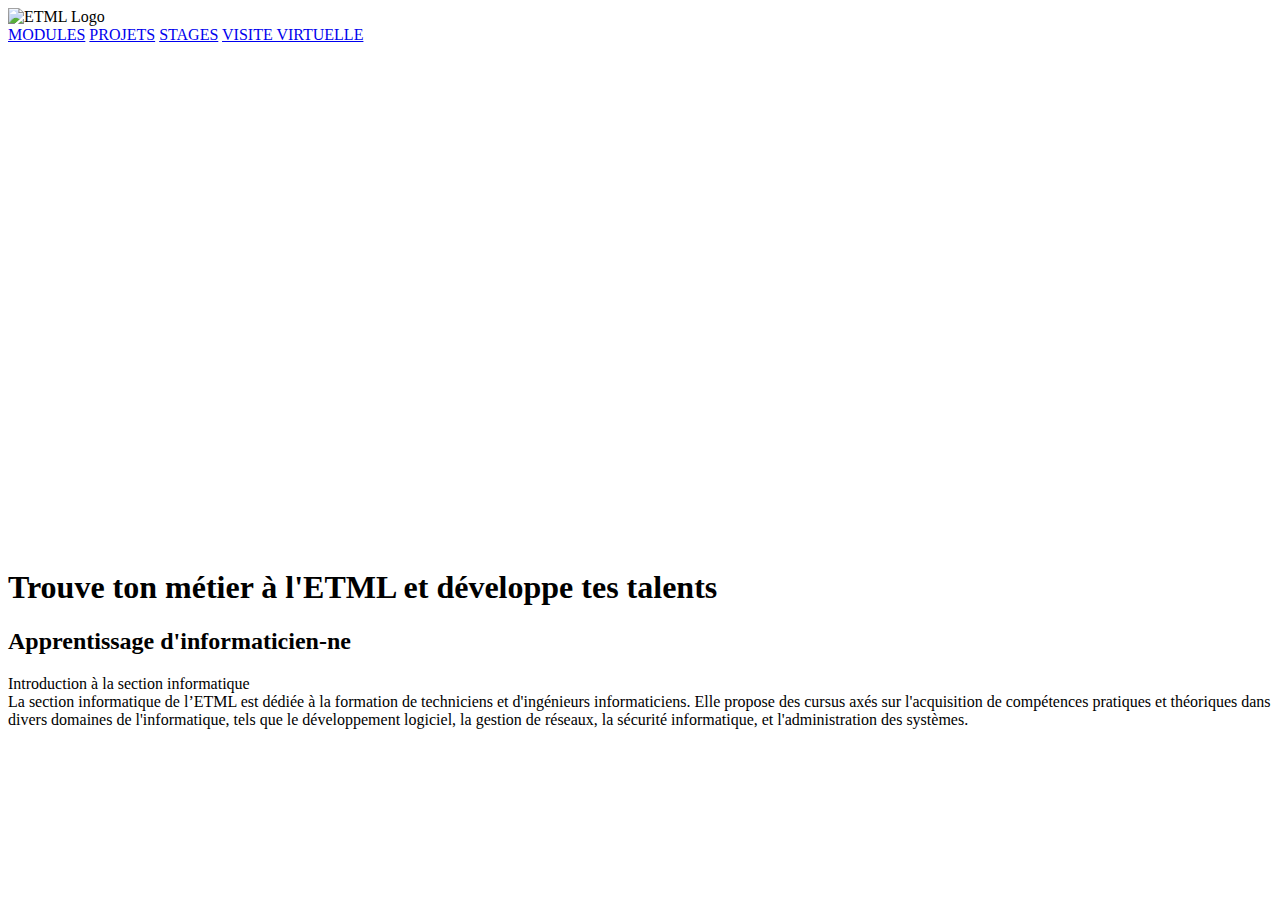
==== Site/index.html @ 684719f8 "index en évidence" ====
<!DOCTYPE html>
<html lang="fr">

    <meta charset="UTF-8">
    <meta name="viewport" content="width=device-width, initial-scale=1.0">
    <title>ETML - Acceuil</title>
    <link rel="stylesheet" href="../styles/global.css">

<body>
        <div class="header">
            <img src="../images/etml-logo.png" alt="ETML Logo" class="logo">
            <div class="navigation">
                <a href="./modules.html">MODULES</a>
                <a href="./projets.html">PROJETS</a>
                <a href="./stages.html">STAGES</a>
                <a href="#">VISITE VIRTUELLE</a>
            </div>
        </div>
        <div class="video-wrapper">
            <iframe width="760" height="500" src="https://www.youtube.com/embed/TpZNDt0jELs?si=1kCbNETc0IZMMQiM" title="YouTube video player" frameborder="0" allow="accelerometer; autoplay; clipboard-write; encrypted-media; gyroscope; picture-in-picture; web-share" referrerpolicy="strict-origin-when-cross-origin" allowfullscreen></iframe>
        </div>
        <div class="content">
            <h1>Trouve ton métier à l'ETML et développe tes talents</h1>
            <div class="video-section">
                <div class="description">
                    <h2>Apprentissage d'informaticien-ne</h2>
                    <p>Introduction à la section informatique<br>
                       La section informatique de l’ETML est dédiée à la formation de techniciens et d'ingénieurs informaticiens.
                       Elle propose des cursus axés sur l'acquisition de compétences pratiques et théoriques dans divers domaines de l'informatique,
                       tels que le développement logiciel, la gestion de réseaux, la sécurité informatique, et l'administration des systèmes.
                    </p>
                </div>
            </div>
        </div>
    </div>
</body>
</html>
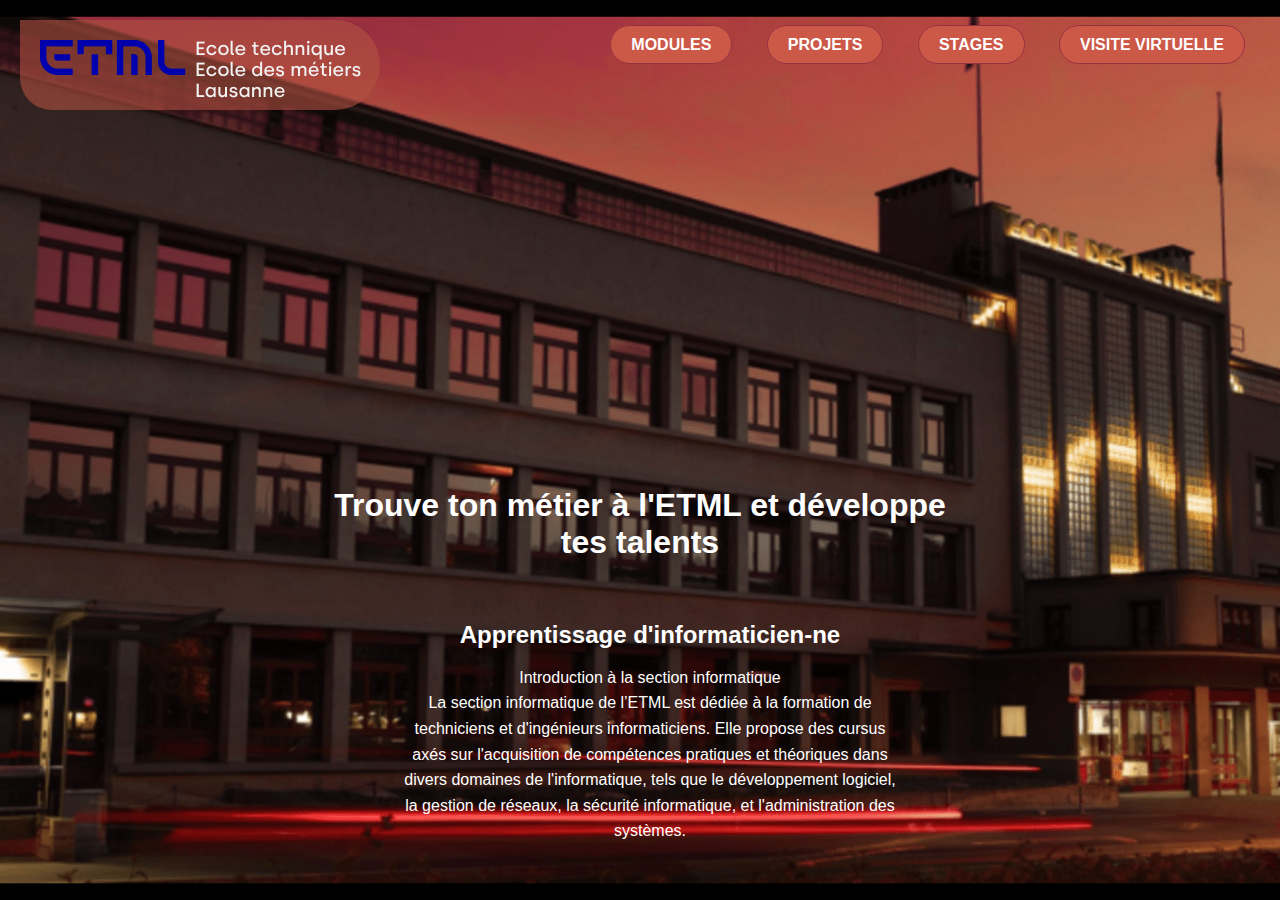
==== commit 37584184: "meowmeowmeowmmwo" ====
--- a/Site/index.html
+++ b/Site/index.html
@@ -1,37 +1,45 @@
 <!DOCTYPE html>
 <html lang="fr">
-
+<head>
     <meta charset="UTF-8">
     <meta name="viewport" content="width=device-width, initial-scale=1.0">
     <title>ETML - Acceuil</title>
-    <link rel="stylesheet" href="../styles/global.css">
-
+    <link rel="stylesheet" href="./styles/global.css">
+    <link rel="stylesheet" href="./styles/index.css">
+</head>
 <body>
-        <div class="header">
-            <img src="../images/etml-logo.png" alt="ETML Logo" class="logo">
-            <div class="navigation">
-                <a href="./modules.html">MODULES</a>
-                <a href="./projets.html">PROJETS</a>
-                <a href="./stages.html">STAGES</a>
-                <a href="#">VISITE VIRTUELLE</a>
+        <header class="main-header">
+            <div class="logo">
+                <div class="bg"></div>
+                <a href="./index.html"><img src="./images/logoetml.png" alt="ETML Logo" ></a>
+            </div>
+            <nav class="navigation">
+                <ul>
+                    <li><a href="./pages/modules.html">MODULES</a></li>
+                    <li><a href="./pages/projets.html">PROJETS</a></li>
+                    <li><a href="./pages/stages.html">STAGES</a></li>
+                    <li><a href="#">VISITE VIRTUELLE</a></li>
+                </ul>
+            </nav>
+        </header>
+        <div class="content">                               
+            <div class="video-content">
+            <div class="video-wrapper">
+                <iframe width="450" src="https://www.youtube.com/embed/TpZNDt0jELs?si=1kCbNETc0IZMMQiM" title="YouTube video player" frameborder="0" allow="accelerometer; autoplay; clipboard-write; encrypted-media; gyroscope; picture-in-picture; web-share" referrerpolicy="strict-origin-when-cross-origin" allowfullscreen></iframe>
             </div>
         </div>
-        <div class="video-wrapper">
-            <iframe width="760" height="500" src="https://www.youtube.com/embed/TpZNDt0jELs?si=1kCbNETc0IZMMQiM" title="YouTube video player" frameborder="0" allow="accelerometer; autoplay; clipboard-write; encrypted-media; gyroscope; picture-in-picture; web-share" referrerpolicy="strict-origin-when-cross-origin" allowfullscreen></iframe>
-        </div>
-        <div class="content">
             <h1>Trouve ton métier à l'ETML et développe tes talents</h1>
             <div class="video-section">
                 <div class="description">
                     <h2>Apprentissage d'informaticien-ne</h2>
                     <p>Introduction à la section informatique<br>
-                       La section informatique de l’ETML est dédiée à la formation de techniciens et d'ingénieurs informaticiens.
-                       Elle propose des cursus axés sur l'acquisition de compétences pratiques et théoriques dans divers domaines de l'informatique,
-                       tels que le développement logiciel, la gestion de réseaux, la sécurité informatique, et l'administration des systèmes.
+                    La section informatique de l’ETML est dédiée à la formation de techniciens et d'ingénieurs informaticiens.
+                    Elle propose des cursus axés sur l'acquisition de compétences pratiques et théoriques dans divers domaines de l'informatique,
+                    tels que le développement logiciel, la gestion de réseaux, la sécurité informatique, et l'administration des systèmes.
                     </p>
                 </div>
             </div>
         </div>
     </div>
 </body>
-</html>+</html> --- a/Site/styles/global.css
+++ b/Site/styles/global.css
@@ -0,0 +1,150 @@
+body {
+    margin: 0;
+    font-family: Arial, sans-serif;
+    color: white;
+}
+
+.container {
+    position: relative;
+    width: 100%;
+    height: 100vh;
+    overflow: hidden;
+}
+
+.background-image img {
+    width: 100%;
+    height: 100%;
+    object-fit: cover;
+    position: absolute;
+    top: 0;
+    left: 0;
+    z-index: -1;
+}
+
+.header {
+    display: flex;
+    justify-content: space-between;
+    align-items: center;
+    padding: 20px;
+}
+
+.logo {
+    height: 50px;
+}
+
+.navigation a {
+    margin: 0 15px;
+    color: white;
+    background-color: #cc5848;
+    border: #cc5848 15px solid;
+    border-radius: 20px;
+    text-decoration: none;
+    font-weight: bold;
+}
+
+.content {
+    position: absolute;
+    bottom: 20px;
+    left: 50%;
+    transform: translateX(-50%);
+    text-align: center;
+}
+
+h1 {
+    font-size: 2em;
+    margin-bottom: 20px;
+}
+
+.video-section {
+    display: flex;
+    justify-content: center;
+    align-items: center;
+}
+
+.description {
+    margin-left: 20px;
+    max-width: 500px;
+}
+
+.description h2 {
+    margin-bottom: 10px;
+}
+
+.description p {
+    line-height: 1.6;
+}
+iframe{
+    align-self: center;
+    justify-content: center;
+    justify-self: center;
+    padding-left: 25%;
+
+}
+.video-wrapper {
+    position: relative;
+    overflow: hidden;
+    width: 100%;
+  }
+  
+  .video-wrapper::after {
+    display: block;
+    content: "";
+    padding-top: 56.25%;
+  }
+  
+  .video-wrapper iframe {
+    position: absolute;
+    top: 0;
+    left: 0;
+    width: 50%;
+    height: 50%;
+  }
+  .main-header {
+    display: flex;
+    justify-content: space-between;
+    align-items: justify;
+    padding: 20px;
+}
+.main-header .logo {
+position: relative;
+
+}
+.main-header .logo .bg {
+    height: 50px;
+    width: 320px;
+    padding: 20px;
+    background-color: #b25141;
+    opacity: 0.6;
+    border-top-right-radius: 72px ;
+    border-bottom-right-radius: 72px;
+    border-bottom-left-radius: 51px;
+}
+.main-header .logo img {
+    opacity: 1;
+    position: absolute;
+    top: 20px;
+    left: 20px;
+
+
+}
+.navigation ul {
+list-style-type: none;
+display: inline-block;
+}
+.navigation li {
+display: inline-block;
+
+}
+.navigation a {
+    margin: 0 15px;
+    padding: 10px 20px;
+    color: white;
+    background-color: #cc5848;
+    border: #92303e 1px solid;
+    border-radius: 20px;
+    text-decoration: none;
+    font-weight: bold; 
+}
+.navigation a:hover {
+    background-color: #92303e;
+}--- a/Site/styles/index.css
+++ b/Site/styles/index.css
@@ -0,0 +1,61 @@
+body{
+    margin: 0;
+    height: 100vh;
+    font-family: Arial, sans-serif;
+    background:url(../images/etml-background.png) no-repeat center center fixed;
+    -webkit-background-size: cover;
+    -moz-background-size: cover;
+    -o-background-size: cover;
+    background-size: cover;
+    color:white;
+}
+.container {
+    position: relative;
+    width: 100%;
+    height: 100vh;
+    overflow: hidden;
+}
+
+.background-image img {
+    width: 100%;
+    height: 100%;
+    object-fit: cover;
+    position: absolute;
+    top: 0;
+    left: 0;
+    z-index: -1;
+}
+
+
+
+.content {
+    text-align: center;
+    display: flex;
+    flex-direction: column;
+    align-items: center;
+    width: 50%;
+    margin: auto;
+}
+
+h1 {
+    font-size: 2em;
+    margin-bottom: 20px;
+}
+
+.video-content {
+    width: 80%;
+}
+.video-wrapper {position: relative;padding-bottom: 56.25%;padding-top: 30px;height: 0;overflow: hidden; margin-top: 20px}
+.video-wrapper iframe {position: absolute;top: 0;left: 0;width: 100%;height: 100%;}
+
+.description {
+    padding:20px;
+}
+
+.description h2 {
+    margin-bottom: 10px;
+}
+
+.description p {
+    line-height: 1.6;
+}
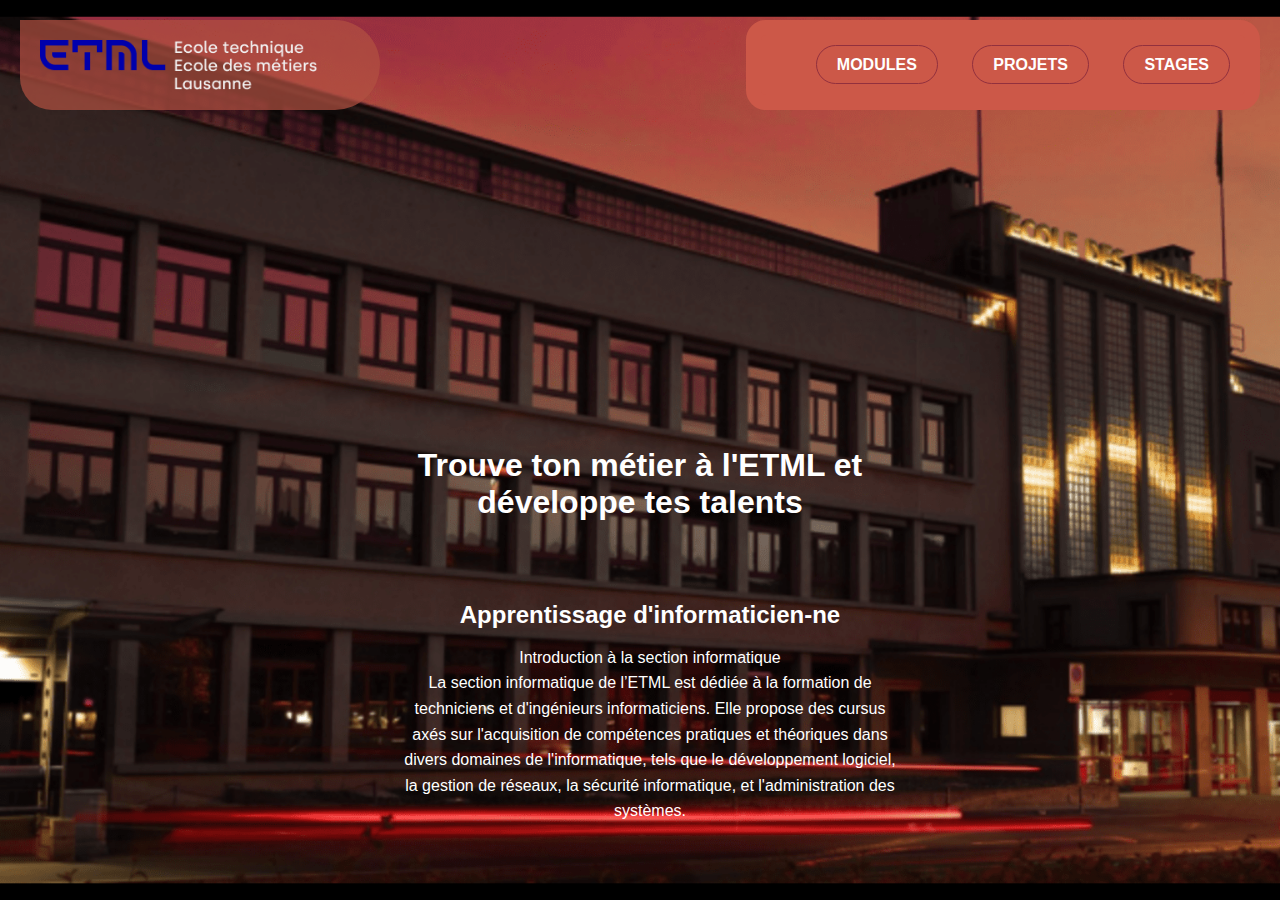
==== commit 4c94dd89: "Commit Bugfix" ====
--- a/Site/index.html
+++ b/Site/index.html
@@ -18,7 +18,6 @@
                     <li><a href="./pages/modules.html">MODULES</a></li>
                     <li><a href="./pages/projets.html">PROJETS</a></li>
                     <li><a href="./pages/stages.html">STAGES</a></li>
-                    <li><a href="#">VISITE VIRTUELLE</a></li>
                 </ul>
             </nav>
         </header>
--- a/Site/styles/global.css
+++ b/Site/styles/global.css
@@ -3,14 +3,12 @@
     font-family: Arial, sans-serif;
     color: white;
 }
-
 .container {
     position: relative;
     width: 100%;
     height: 100vh;
     overflow: hidden;
 }
-
 .background-image img {
     width: 100%;
     height: 100%;
@@ -20,112 +18,31 @@
     left: 0;
     z-index: -1;
 }
-
 .header {
     display: flex;
     justify-content: space-between;
     align-items: center;
     padding: 20px;
 }
-
-.logo {
+.logo img {
     height: 50px;
-}
-
-.navigation a {
-    margin: 0 15px;
+    transition: transform 0.3s;
+    padding: 0%;
+  }
+  .logo img:hover {
+    transform: scale(1.13);
+  }
+.navigation  {
     color: white;
     background-color: #cc5848;
     border: #cc5848 15px solid;
     border-radius: 20px;
     text-decoration: none;
     font-weight: bold;
-}
-
-.content {
-    position: absolute;
-    bottom: 20px;
-    left: 50%;
-    transform: translateX(-50%);
     text-align: center;
-}
-
-h1 {
-    font-size: 2em;
-    margin-bottom: 20px;
-}
-
-.video-section {
+    align-items: center;
+    justify-items: center;
     display: flex;
-    justify-content: center;
-    align-items: center;
-}
-
-.description {
-    margin-left: 20px;
-    max-width: 500px;
-}
-
-.description h2 {
-    margin-bottom: 10px;
-}
-
-.description p {
-    line-height: 1.6;
-}
-iframe{
-    align-self: center;
-    justify-content: center;
-    justify-self: center;
-    padding-left: 25%;
-
-}
-.video-wrapper {
-    position: relative;
-    overflow: hidden;
-    width: 100%;
-  }
-  
-  .video-wrapper::after {
-    display: block;
-    content: "";
-    padding-top: 56.25%;
-  }
-  
-  .video-wrapper iframe {
-    position: absolute;
-    top: 0;
-    left: 0;
-    width: 50%;
-    height: 50%;
-  }
-  .main-header {
-    display: flex;
-    justify-content: space-between;
-    align-items: justify;
-    padding: 20px;
-}
-.main-header .logo {
-position: relative;
-
-}
-.main-header .logo .bg {
-    height: 50px;
-    width: 320px;
-    padding: 20px;
-    background-color: #b25141;
-    opacity: 0.6;
-    border-top-right-radius: 72px ;
-    border-bottom-right-radius: 72px;
-    border-bottom-left-radius: 51px;
-}
-.main-header .logo img {
-    opacity: 1;
-    position: absolute;
-    top: 20px;
-    left: 20px;
-
-
 }
 .navigation ul {
 list-style-type: none;
@@ -133,7 +50,6 @@
 }
 .navigation li {
 display: inline-block;
-
 }
 .navigation a {
     margin: 0 15px;
@@ -147,4 +63,77 @@
 }
 .navigation a:hover {
     background-color: #92303e;
+}
+  .main-header {
+    display: flex;
+    justify-content: space-between;
+    align-items: justify;
+    padding: 20px;
+}
+.main-header .logo {
+position: relative;
+}
+.main-header .logo .bg {
+    height: 50px;
+    width: 320px;
+    padding: 20px;
+    background-color: #b25141;
+    opacity: 0.7;
+    border-top-right-radius: 72px ;
+    border-bottom-right-radius: 72px;
+    border-bottom-left-radius: 51px;
+}
+.main-header .logo img {
+    opacity: 1;
+    position: absolute;
+    top: 20px;
+    left: 20px;
+}
+.content {
+    position: absolute;
+    bottom: 20px;
+    left: 50%;
+    transform: translateX(-50%);
+    text-align: center;
+}
+h1{
+    display: flex;
+    justify-content:center ;
+    margin: 3%;
+   font-size: 400%;;
+  }
+.video-section {
+    display: flex;
+    justify-content: center;
+    align-items: center;
+    padding: 20px;
+}
+.description {
+    margin-left: 20px;
+    max-width: 500px;
+}
+.description h2 {
+    margin-bottom: 10px;
+}
+.description p {
+    line-height: 1.6;
+}
+.video-wrapper {
+    position: relative;
+    overflow: hidden;
+    width: 100%;
+    max-width: 1000px;
+    margin: auto;
+}
+.video-wrapper::after {
+    
+    display: flex;
+    padding-top: 56.25%;
+}
+.video-wrapper iframe {
+    position: absolute;
+    top: 0;
+    left: 0;
+    width: 100%;
+    height: 100%;
 }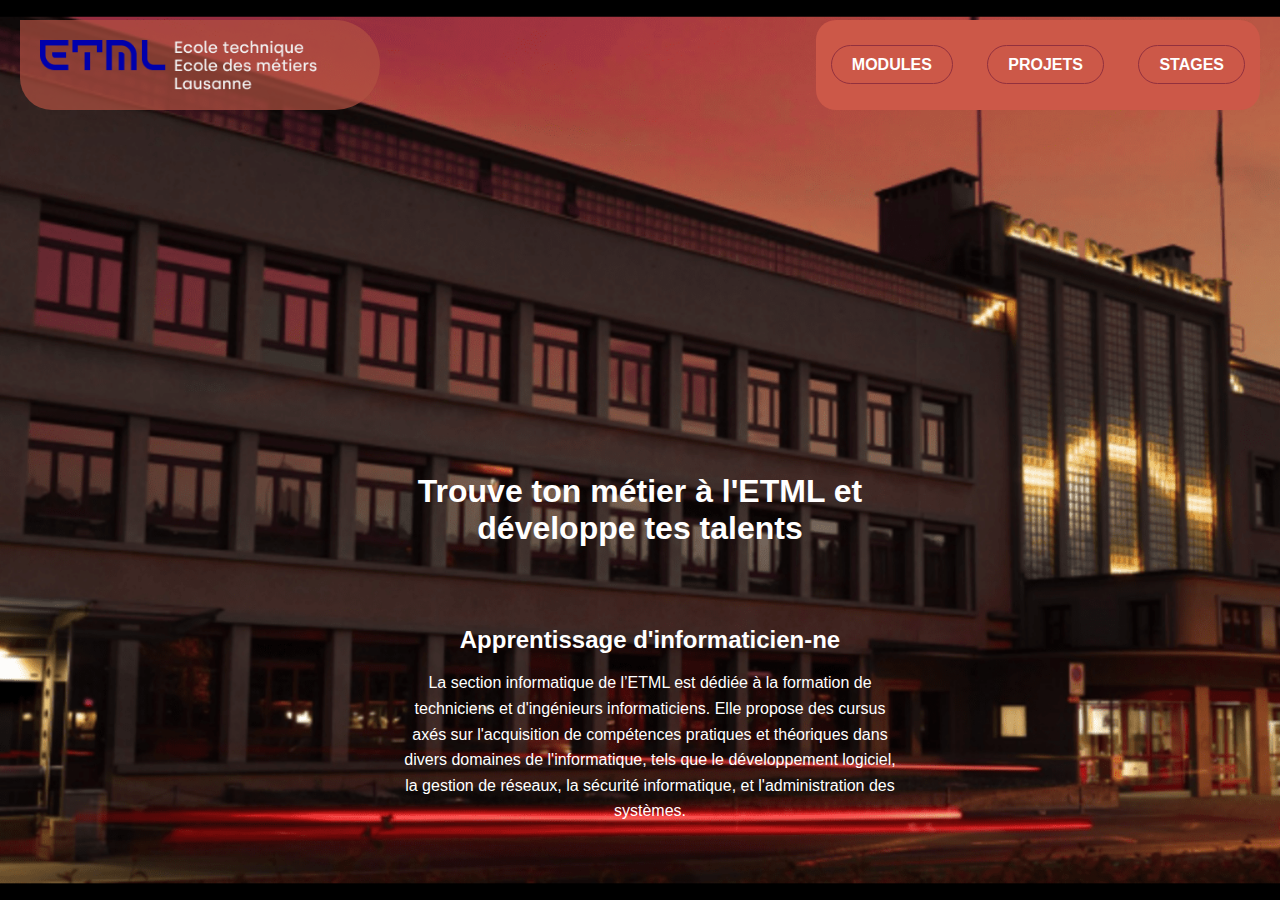
==== commit 2f07f63e: "Another QOL change" ====
--- a/Site/index.html
+++ b/Site/index.html
@@ -31,7 +31,7 @@
             <div class="video-section">
                 <div class="description">
                     <h2>Apprentissage d'informaticien-ne</h2>
-                    <p>Introduction à la section informatique<br>
+                    <p>
                     La section informatique de l’ETML est dédiée à la formation de techniciens et d'ingénieurs informaticiens.
                     Elle propose des cursus axés sur l'acquisition de compétences pratiques et théoriques dans divers domaines de l'informatique,
                     tels que le développement logiciel, la gestion de réseaux, la sécurité informatique, et l'administration des systèmes.
--- a/Site/styles/global.css
+++ b/Site/styles/global.css
@@ -37,6 +37,10 @@
     background-color: #cc5848;
     border: #cc5848 15px solid;
     border-radius: 20px;
+    border-left: 0px;
+    border-top: 20px;
+    border-bottom: 20px;
+    border-right: 20px;
     text-decoration: none;
     font-weight: bold;
     text-align: center;
@@ -50,6 +54,9 @@
 }
 .navigation li {
 display: inline-block;
+}
+ul{
+    padding: 0px;
 }
 .navigation a {
     margin: 0 15px;
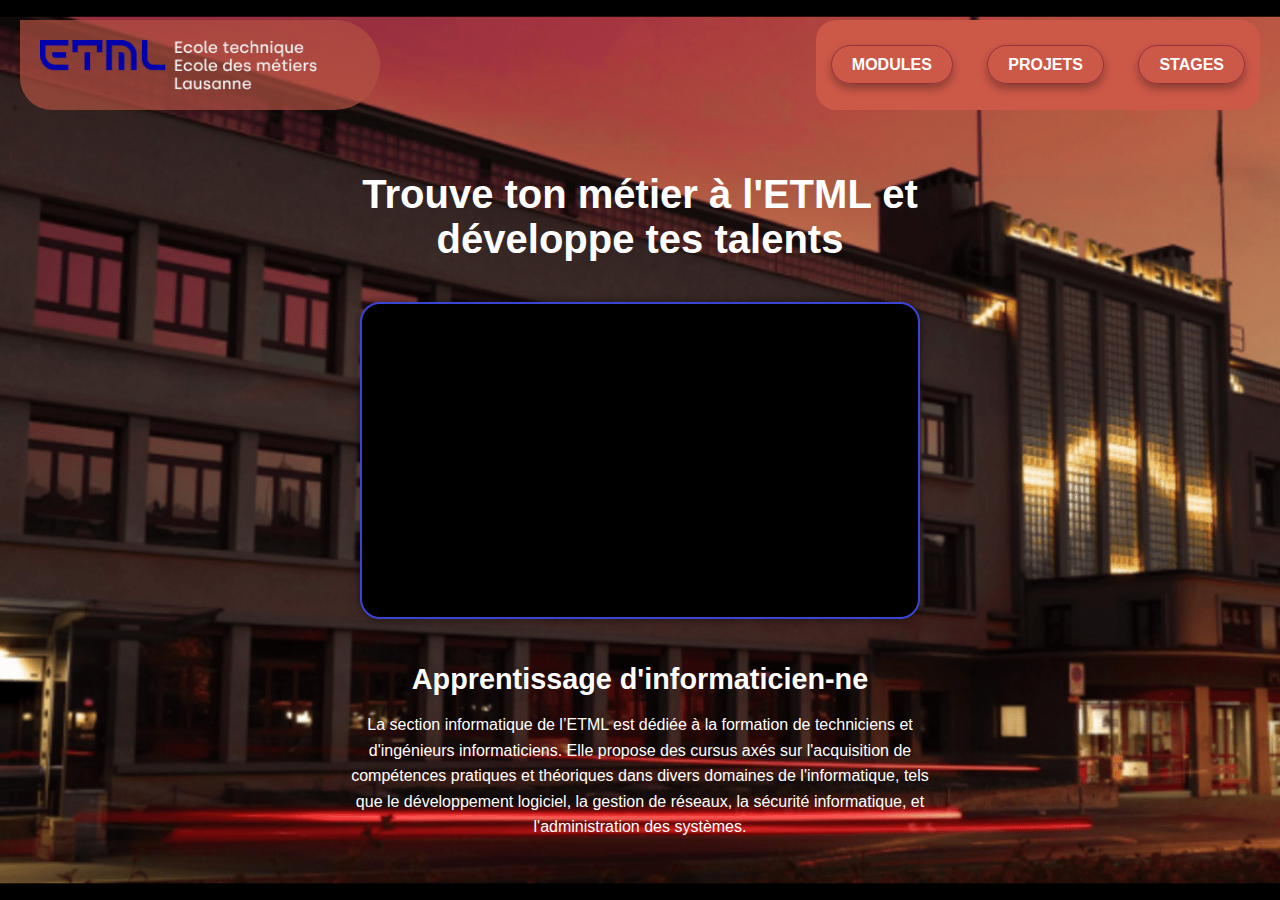
==== commit 0bb7ed6a: "accueil, projets, video all" ====
--- a/Site/index.html
+++ b/Site/index.html
@@ -8,37 +8,41 @@
     <link rel="stylesheet" href="./styles/index.css">
 </head>
 <body>
-        <header class="main-header">
-            <div class="logo">
-                <div class="bg"></div>
-                <a href="./index.html"><img src="./images/logoetml.png" alt="ETML Logo" ></a>
-            </div>
-            <nav class="navigation">
-                <ul>
-                    <li><a href="./pages/modules.html">MODULES</a></li>
-                    <li><a href="./pages/projets.html">PROJETS</a></li>
-                    <li><a href="./pages/stages.html">STAGES</a></li>
-                </ul>
-            </nav>
-        </header>
-        <div class="content">                               
-            <div class="video-content">
+    <header class="main-header">
+        <div class="logo">
+            <div class="bg"></div>
+            <a href="./index.html"><img src="./images/logoetml.png" alt="ETML Logo"></a>
+        </div>
+        <nav class="navigation">
+            <ul>
+                <li><a href="./pages/modules.html">MODULES</a></li>
+                <li><a href="./pages/projets.html">PROJETS</a></li>
+                <li><a href="./pages/stages.html">STAGES</a></li>
+            </ul>
+        </nav>
+    </header>
+    <div class="content">
+        <h1>Trouve ton métier à l'ETML et développe tes talents</h1>
+        <div class="video-section">
             <div class="video-wrapper">
-                <iframe width="450" src="https://www.youtube.com/embed/TpZNDt0jELs?si=1kCbNETc0IZMMQiM" title="YouTube video player" frameborder="0" allow="accelerometer; autoplay; clipboard-write; encrypted-media; gyroscope; picture-in-picture; web-share" referrerpolicy="strict-origin-when-cross-origin" allowfullscreen></iframe>
+                <iframe 
+                    src="https://www.youtube.com/embed/TpZNDt0jELs?si=1kCbNETc0IZMMQiM" 
+                    title="YouTube video player" 
+                    frameborder="0" 
+                    allow="accelerometer; autoplay; clipboard-write; encrypted-media; gyroscope; picture-in-picture; web-share" 
+                    referrerpolicy="strict-origin-when-cross-origin" 
+                    allowfullscreen>
+                </iframe>
             </div>
         </div>
-            <h1>Trouve ton métier à l'ETML et développe tes talents</h1>
-            <div class="video-section">
-                <div class="description">
-                    <h2>Apprentissage d'informaticien-ne</h2>
-                    <p>
-                    La section informatique de l’ETML est dédiée à la formation de techniciens et d'ingénieurs informaticiens.
-                    Elle propose des cursus axés sur l'acquisition de compétences pratiques et théoriques dans divers domaines de l'informatique,
-                    tels que le développement logiciel, la gestion de réseaux, la sécurité informatique, et l'administration des systèmes.
-                    </p>
-                </div>
-            </div>
+        <div class="description">
+            <h2>Apprentissage d'informaticien-ne</h2>
+            <p>
+                La section informatique de l’ETML est dédiée à la formation de techniciens et d'ingénieurs informaticiens.
+                Elle propose des cursus axés sur l'acquisition de compétences pratiques et théoriques dans divers domaines de l'informatique,
+                tels que le développement logiciel, la gestion de réseaux, la sécurité informatique, et l'administration des systèmes.
+            </p>
         </div>
     </div>
 </body>
-</html> +</html>
--- a/Site/styles/global.css
+++ b/Site/styles/global.css
@@ -47,14 +47,17 @@
     align-items: center;
     justify-items: center;
     display: flex;
+    
 }
 .navigation ul {
 list-style-type: none;
 display: inline-block;
 }
 .navigation li {
-display: inline-block;
+    display: inline-block;
+    
 }
+
 ul{
     padding: 0px;
 }
@@ -67,9 +70,14 @@
     border-radius: 20px;
     text-decoration: none;
     font-weight: bold; 
+    box-shadow: 0 5px 8px rgba(0, 5, 0, 0.3);
+    transition: transform 0.9s, box-shadow 0.3s;
 }
+
 .navigation a:hover {
     background-color: #92303e;
+    transform: scale(1.2);
+    box-shadow: 0 10px 20px rgba(0, 0, 0, 0.4);
 }
   .main-header {
     display: flex;
--- a/Site/styles/index.css
+++ b/Site/styles/index.css
@@ -1,61 +1,67 @@
-body{
+body {
     margin: 0;
-    height: 100vh;
     font-family: Arial, sans-serif;
-    background:url(../images/etml-background.png) no-repeat center center fixed;
-    -webkit-background-size: cover;
-    -moz-background-size: cover;
-    -o-background-size: cover;
+    color: white;
+    background: url(../images/etml-background.png) no-repeat center center fixed;
     background-size: cover;
-    color:white;
 }
-.container {
+.content {
+    text-align: center;
+    margin: 20px auto;
+    padding: 0 20px;
+    max-width: 1200px;
+}
+
+h1 {
+    font-size: 2.5em;
+    margin-bottom: 20px;
+}
+
+.video-section {
+    display: flex;
+    justify-content: center;
+    align-items: center;
+    margin: 20px 0;
+}
+
+.video-wrapper {
     position: relative;
     width: 100%;
-    height: 100vh;
-    overflow: hidden;
+    max-width: 800px;
+    margin: auto;
+    border: 2px solid rgb(59, 69, 212); /* Для теста */
+    border-radius: 20px ;
+    box-shadow: 0 0 10px rgba(0, 0, 0, 0.5);
+    background: black;
 }
 
-.background-image img {
-    width: 100%;
-    height: 100%;
-    object-fit: cover;
+.video-wrapper::after {
+    content: "";
+    display: block;
+    padding-top: 56.25%; /* 16:9 */
+}
+
+.video-wrapper iframe {
     position: absolute;
     top: 0;
     left: 0;
-    z-index: -1;
+    width: 100%;
+    height: 100%;
 }
 
-
-
-.content {
+.description {
     text-align: center;
-    display: flex;
-    flex-direction: column;
-    align-items: center;
-    width: 50%;
-    margin: auto;
-}
-
-h1 {
-    font-size: 2em;
-    margin-bottom: 20px;
-}
-
-.video-content {
-    width: 80%;
-}
-.video-wrapper {position: relative;padding-bottom: 56.25%;padding-top: 30px;height: 0;overflow: hidden; margin-top: 20px}
-.video-wrapper iframe {position: absolute;top: 0;left: 0;width: 100%;height: 100%;}
-
-.description {
-    padding:20px;
+    margin: 20px auto;
+    max-width: 700px;
 }
 
 .description h2 {
+    font-size: 1.8em;
     margin-bottom: 10px;
 }
 
 .description p {
+    font-size: 1em;
     line-height: 1.6;
 }
+
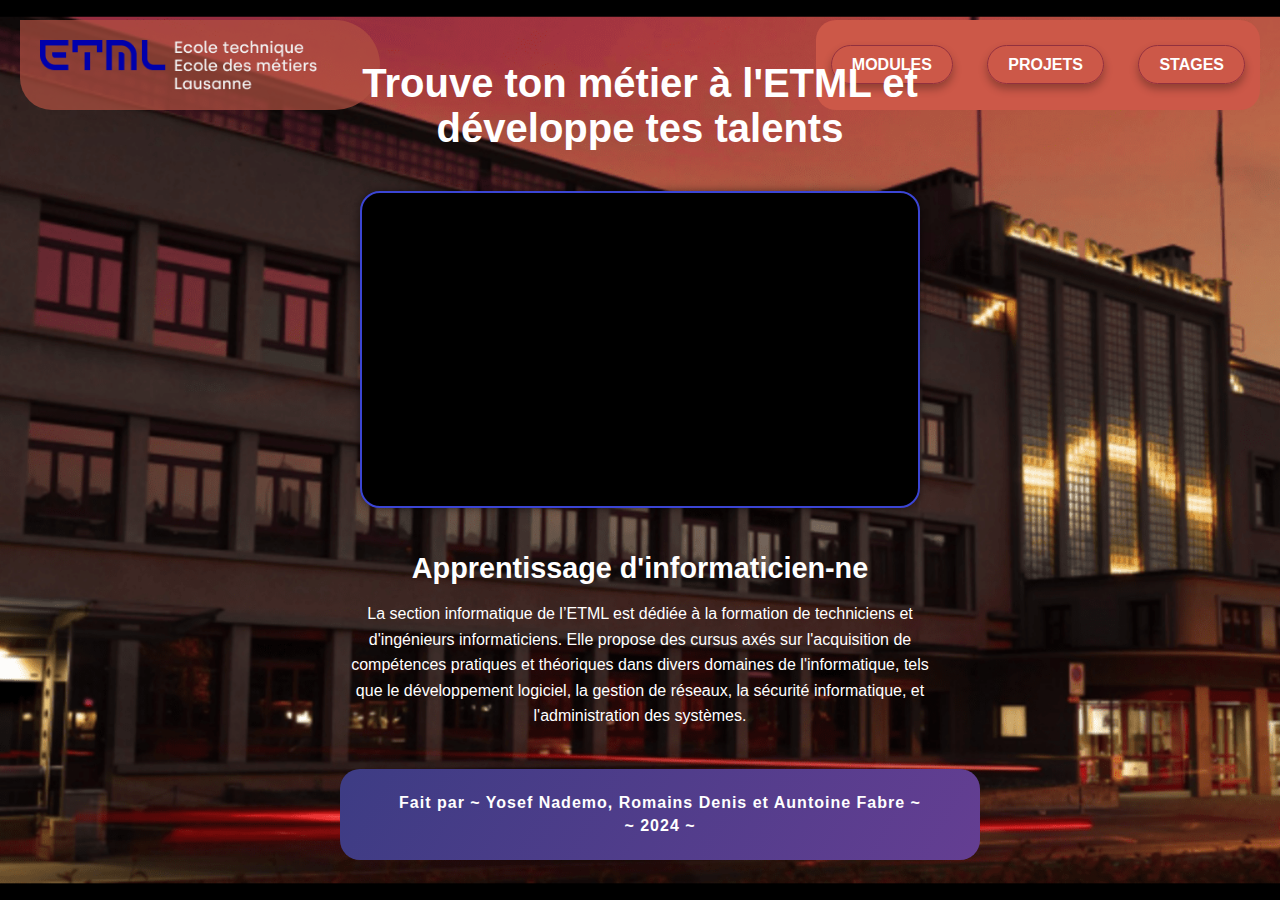
==== commit f589cfa9: "améliorations finales" ====
--- a/Site/index.html
+++ b/Site/index.html
@@ -42,7 +42,11 @@
                 Elle propose des cursus axés sur l'acquisition de compétences pratiques et théoriques dans divers domaines de l'informatique,
                 tels que le développement logiciel, la gestion de réseaux, la sécurité informatique, et l'administration des systèmes.
             </p>
-        </div>
+        </div> <footer class="footer">
+            <p class="footer-text">Fait par ~ Yosef Nademo, Romains Denis et Auntoine Fabre ~</p>
+            <p class="footer-text">~ 2024 ~</p>
+          </footer>
     </div>
+   
 </body>
 </html>
--- a/Site/styles/global.css
+++ b/Site/styles/global.css
@@ -151,4 +151,35 @@
     left: 0;
     width: 100%;
     height: 100%;
-}+}
+.footer {
+    background: linear-gradient(120deg, rgb(61, 60, 132), rgb(100, 62, 146));
+    color: white;
+    text-align: center;
+    padding: 20px;
+    position: relative;
+    bottom: 0;
+    width: 100%;
+    font-family: 'Arial', sans-serif;
+    letter-spacing: 1px;
+    margin-top: 40px;
+    border-top-left-radius: 20px;
+    border-top-right-radius: 20px;
+  }
+  
+  .footer-text {
+    margin: 5px 0;
+    font-size: 1rem;
+    font-weight: bold;
+    animation: fadeIn 2s ease-in-out;
+  }
+  
+  @keyframes fadeIn {
+    from {
+      opacity: 0;
+    }
+    to {
+      opacity: 1;
+    }
+  }
+  --- a/Site/styles/index.css
+++ b/Site/styles/index.css
@@ -65,3 +65,16 @@
     line-height: 1.6;
 }
 
+.footer {
+    background: linear-gradient(120deg, rgb(61, 60, 132), rgb(100, 62, 146));
+    color: white;
+    text-align: center;
+    padding: 20px;
+    position: relative;
+    bottom: 0;
+    width: 100%;
+    font-family: 'Arial', sans-serif;
+    letter-spacing: 1px;
+    margin-top: 40px;
+    border-radius: 20px;
+  }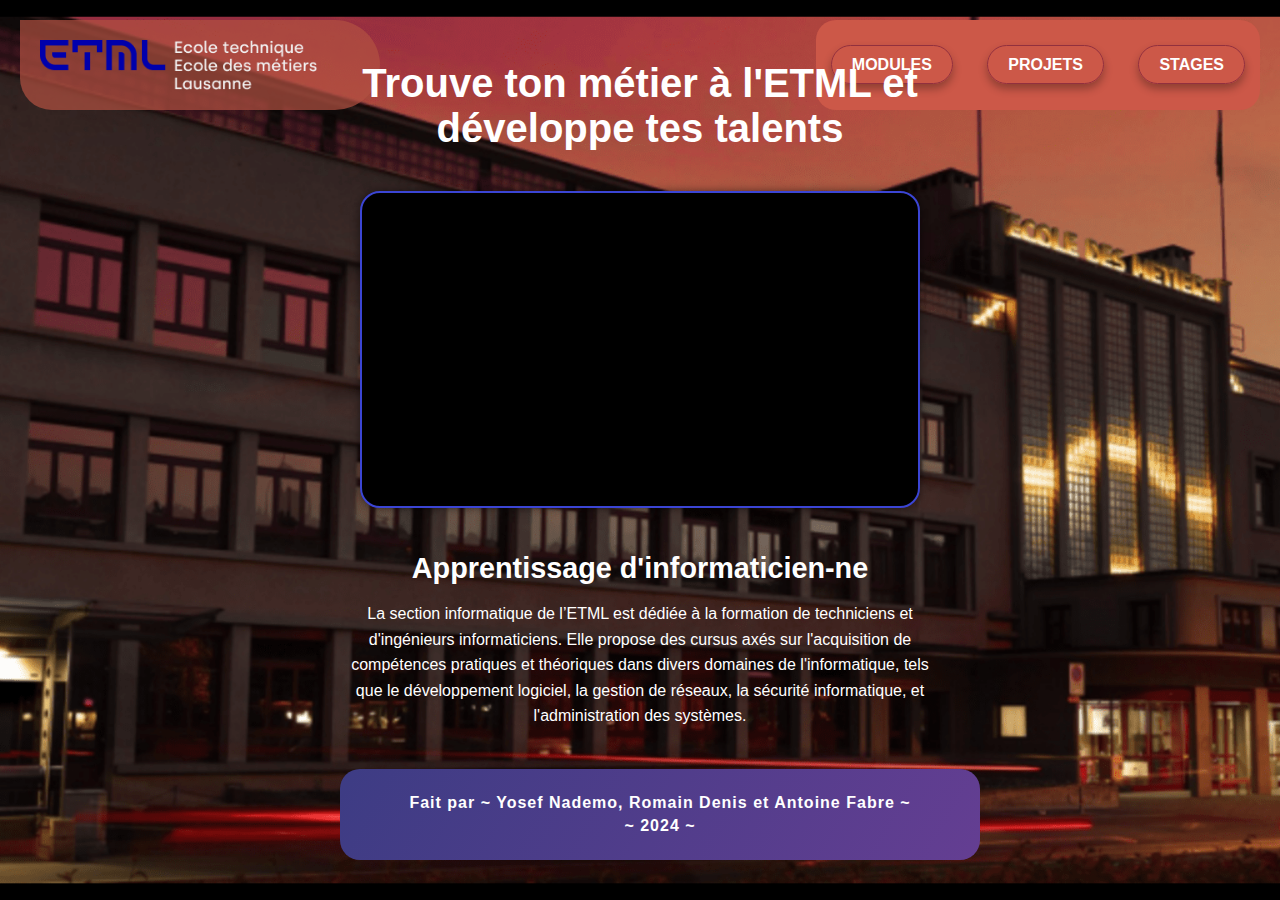
==== commit 755e5f80: "Commit Final Soura" ====
--- a/Site/index.html
+++ b/Site/index.html
@@ -43,7 +43,7 @@
                 tels que le développement logiciel, la gestion de réseaux, la sécurité informatique, et l'administration des systèmes.
             </p>
         </div> <footer class="footer">
-            <p class="footer-text">Fait par ~ Yosef Nademo, Romains Denis et Auntoine Fabre ~</p>
+            <p class="footer-text">Fait par ~ Yosef Nademo, Romain Denis et Antoine Fabre ~</p>
             <p class="footer-text">~ 2024 ~</p>
           </footer>
     </div>
